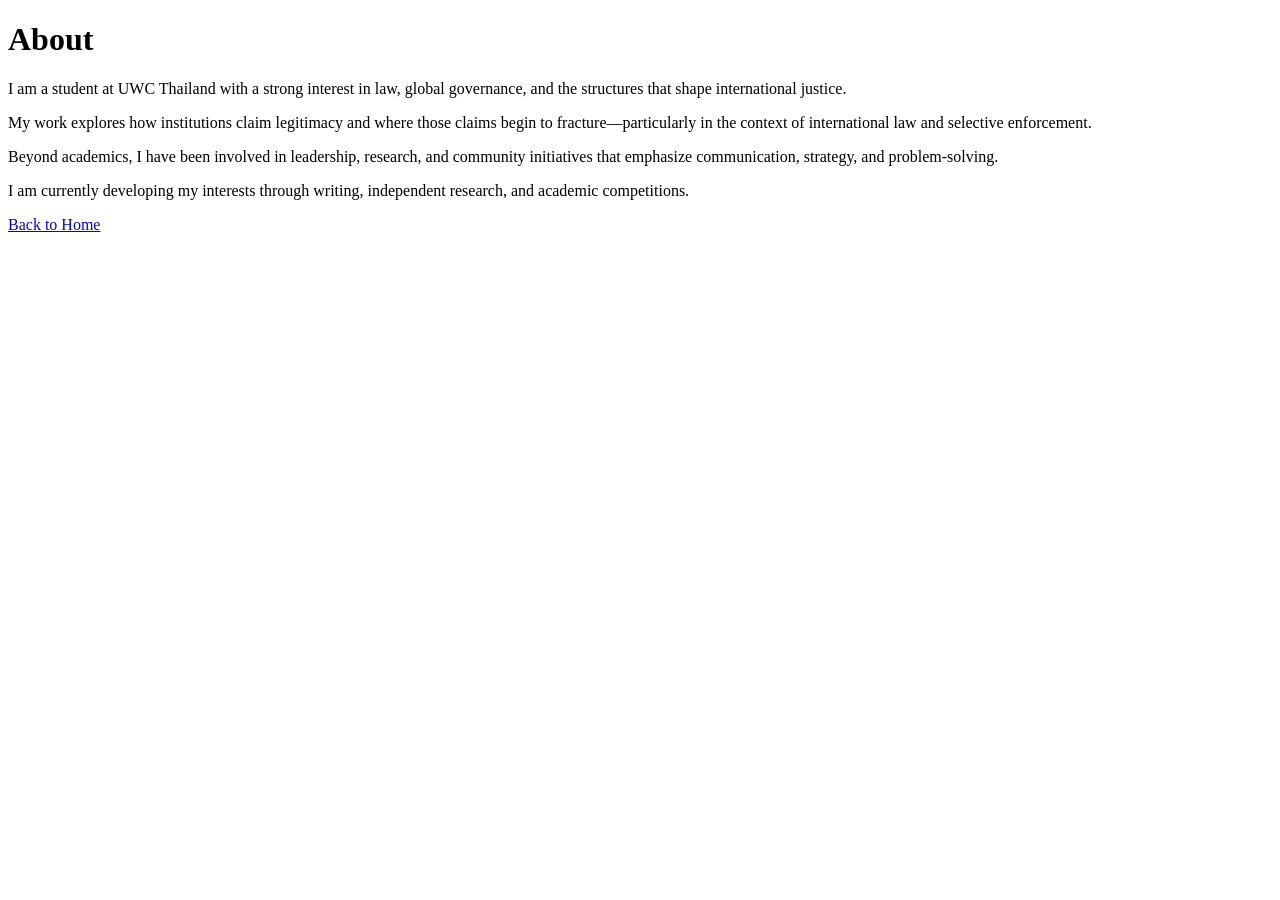
==== about.html @ ca609041 "Create about.html with personal information This file provides information about me, specifically in" ====
<!DOCTYPE html>
<html>
<head>
  <title>About | Josh Luistro</title>
</head>
<body>

<h1>About</h1>

<p>
I am a student at UWC Thailand with a strong interest in law, global governance, and the structures that shape international justice.
</p>

<p>
My work explores how institutions claim legitimacy and where those claims begin to fracture—particularly in the context of international law and selective enforcement.
</p>

<p>
Beyond academics, I have been involved in leadership, research, and community initiatives that emphasize communication, strategy, and problem-solving.
</p>

<p>
I am currently developing my interests through writing, independent research, and academic competitions.
</p>

<a href="index.html">Back to Home</a>

</body>
</html>
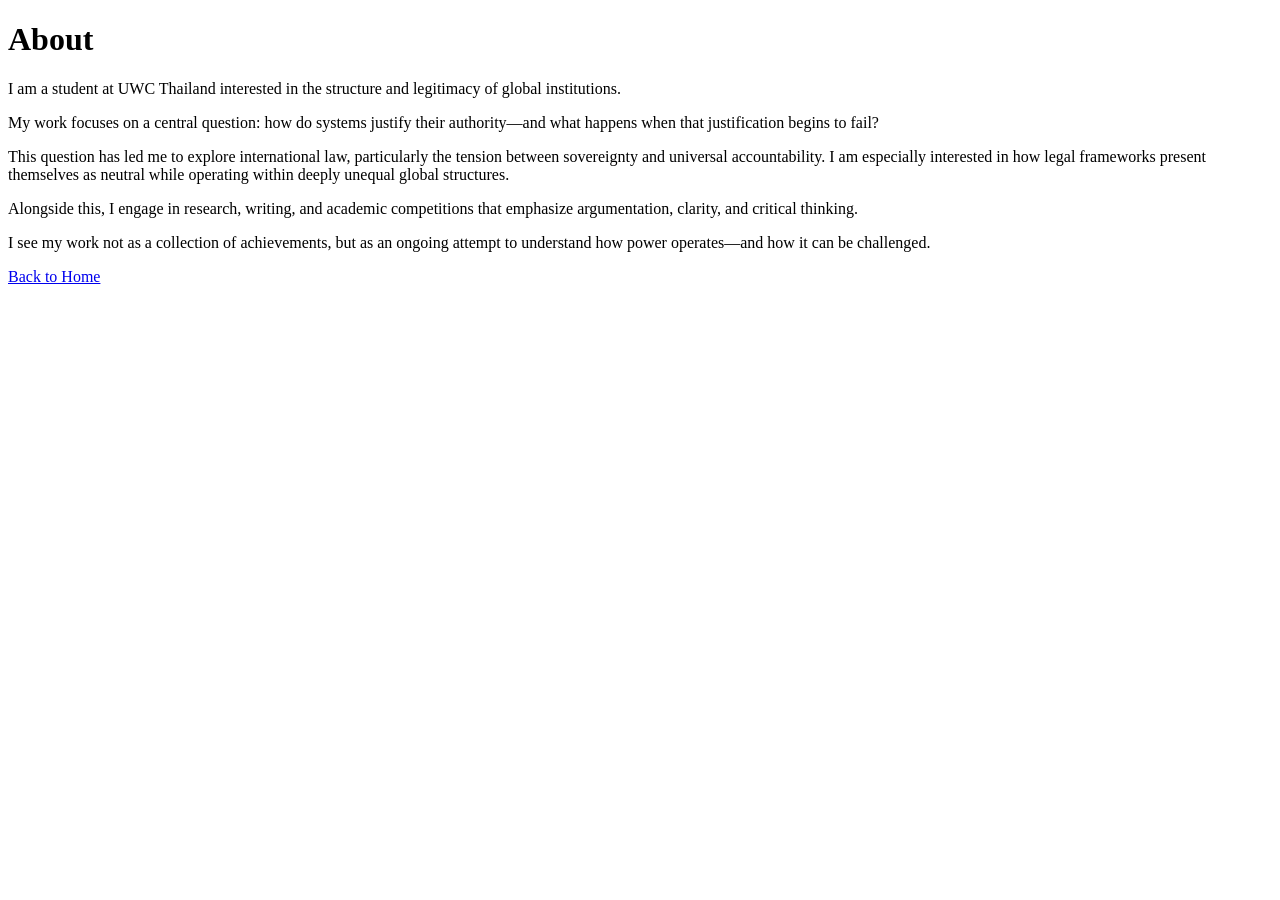
==== commit 76bdb8a1: "Revise content in about.html for clarity and focus Updated personal description and focus areas in t" ====
--- a/about.html
+++ b/about.html
@@ -8,22 +8,26 @@
 <h1>About</h1>
 
 <p>
-I am a student at UWC Thailand with a strong interest in law, global governance, and the structures that shape international justice.
+I am a student at UWC Thailand interested in the structure and legitimacy of global institutions.
 </p>
 
 <p>
-My work explores how institutions claim legitimacy and where those claims begin to fracture—particularly in the context of international law and selective enforcement.
+My work focuses on a central question: how do systems justify their authority—and what happens when that justification begins to fail?
 </p>
 
 <p>
-Beyond academics, I have been involved in leadership, research, and community initiatives that emphasize communication, strategy, and problem-solving.
+This question has led me to explore international law, particularly the tension between sovereignty and universal accountability. I am especially interested in how legal frameworks present themselves as neutral while operating within deeply unequal global structures.
 </p>
 
 <p>
-I am currently developing my interests through writing, independent research, and academic competitions.
+Alongside this, I engage in research, writing, and academic competitions that emphasize argumentation, clarity, and critical thinking.
+</p>
+
+<p>
+I see my work not as a collection of achievements, but as an ongoing attempt to understand how power operates—and how it can be challenged.
 </p>
 
 <a href="index.html">Back to Home</a>
-
+  
 </body>
 </html>
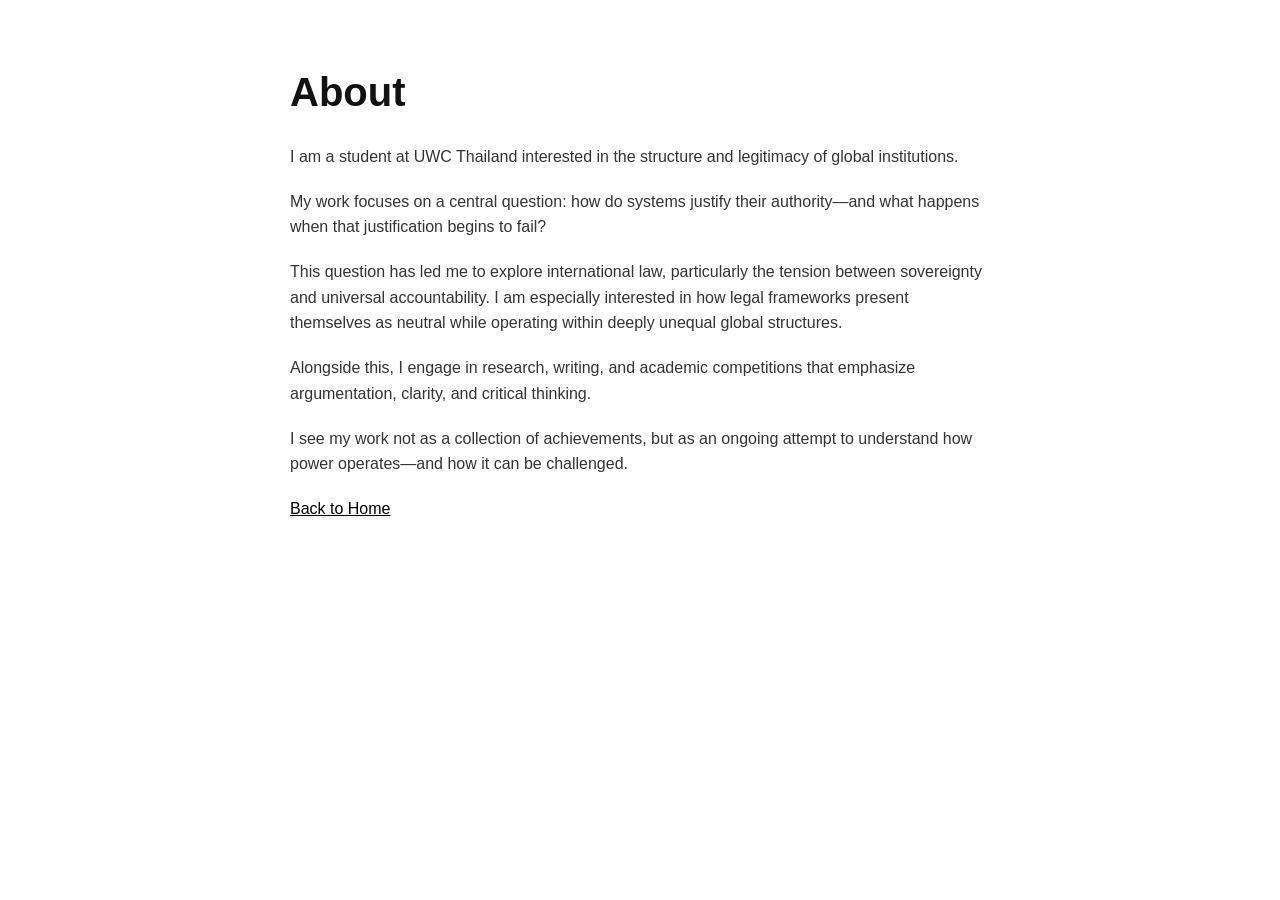
==== commit 94c52fed: "Add stylesheet link to about.html" ====
--- a/about.html
+++ b/about.html
@@ -2,6 +2,7 @@
 <html>
 <head>
   <title>About | Josh Luistro</title>
+  <link rel="stylesheet" href="style.css">
 </head>
 <body>
 
--- a/style.css
+++ b/style.css
@@ -0,0 +1,47 @@
+body {
+  font-family: -apple-system, BlinkMacSystemFont, "Segoe UI", Roboto, sans-serif;
+  max-width: 700px;
+  margin: 60px auto;
+  line-height: 1.6;
+  color: #111;
+  background-color: #fff;
+}
+
+h1 {
+  font-size: 2.5rem;
+  margin-bottom: 0.5em;
+}
+
+h2 {
+  margin-top: 2em;
+  font-size: 1.5rem;
+}
+
+p {
+  margin-bottom: 1.2em;
+  color: #333;
+}
+
+nav {
+  margin: 20px 0;
+}
+
+nav a {
+  text-decoration: none;
+  color: #444;
+  margin-right: 15px;
+}
+
+nav a:hover {
+  color: #000;
+}
+
+a {
+  color: #000;
+}
+
+hr {
+  margin: 30px 0;
+  border: none;
+  border-top: 1px solid #ddd;
+}
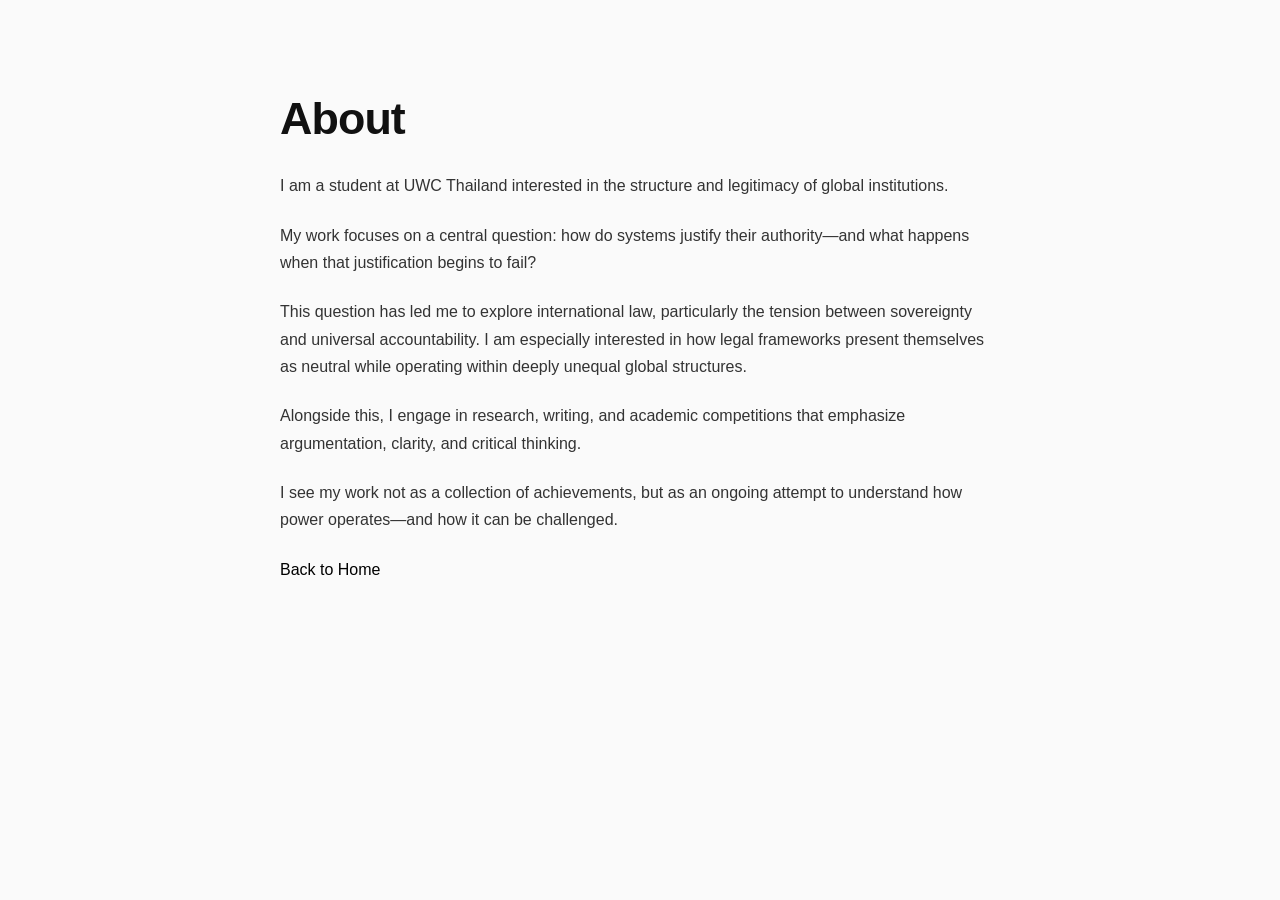
==== commit fa6a3fb2: "Fix HTML structure in about.html" ====
--- a/about.html
+++ b/about.html
@@ -5,7 +5,7 @@
   <link rel="stylesheet" href="style.css">
 </head>
 <body>
-
+<div class="container">
 <h1>About</h1>
 
 <p>
@@ -29,6 +29,6 @@
 </p>
 
 <a href="index.html">Back to Home</a>
-  
+</div>
 </body>
 </html>
--- a/style.css
+++ b/style.css
@@ -1,47 +1,79 @@
 body {
   font-family: -apple-system, BlinkMacSystemFont, "Segoe UI", Roboto, sans-serif;
-  max-width: 700px;
-  margin: 60px auto;
-  line-height: 1.6;
+  max-width: 720px;
+  margin: 80px auto;
+  padding: 0 20px;
+  line-height: 1.7;
   color: #111;
-  background-color: #fff;
+  background-color: #fafafa;
 }
 
 h1 {
-  font-size: 2.5rem;
-  margin-bottom: 0.5em;
+  font-size: 2.8rem;
+  font-weight: 600;
+  margin-bottom: 0.3em;
+  letter-spacing: -0.02em;
 }
 
 h2 {
-  margin-top: 2em;
-  font-size: 1.5rem;
+  font-size: 1.4rem;
+  margin-top: 2.5em;
+  margin-bottom: 0.6em;
+  font-weight: 500;
 }
 
 p {
-  margin-bottom: 1.2em;
+  font-size: 1rem;
   color: #333;
+  margin-bottom: 1.4em;
 }
 
 nav {
-  margin: 20px 0;
+  margin: 25px 0 40px;
+  font-size: 0.95rem;
 }
 
 nav a {
   text-decoration: none;
-  color: #444;
-  margin-right: 15px;
+  color: #666;
+  margin-right: 18px;
+  position: relative;
 }
 
 nav a:hover {
   color: #000;
 }
 
+nav a::after {
+  content: "";
+  position: absolute;
+  width: 0%;
+  height: 1px;
+  left: 0;
+  bottom: -3px;
+  background-color: #000;
+  transition: width 0.2s ease;
+}
+
+nav a:hover::after {
+  width: 100%;
+}
+
 a {
   color: #000;
+  text-decoration: none;
+}
+
+a:hover {
+  opacity: 0.7;
 }
 
 hr {
-  margin: 30px 0;
+  margin: 40px 0;
   border: none;
-  border-top: 1px solid #ddd;
+  border-top: 1px solid #e5e5e5;
 }
+
+section {
+  margin-bottom: 60px;
+}
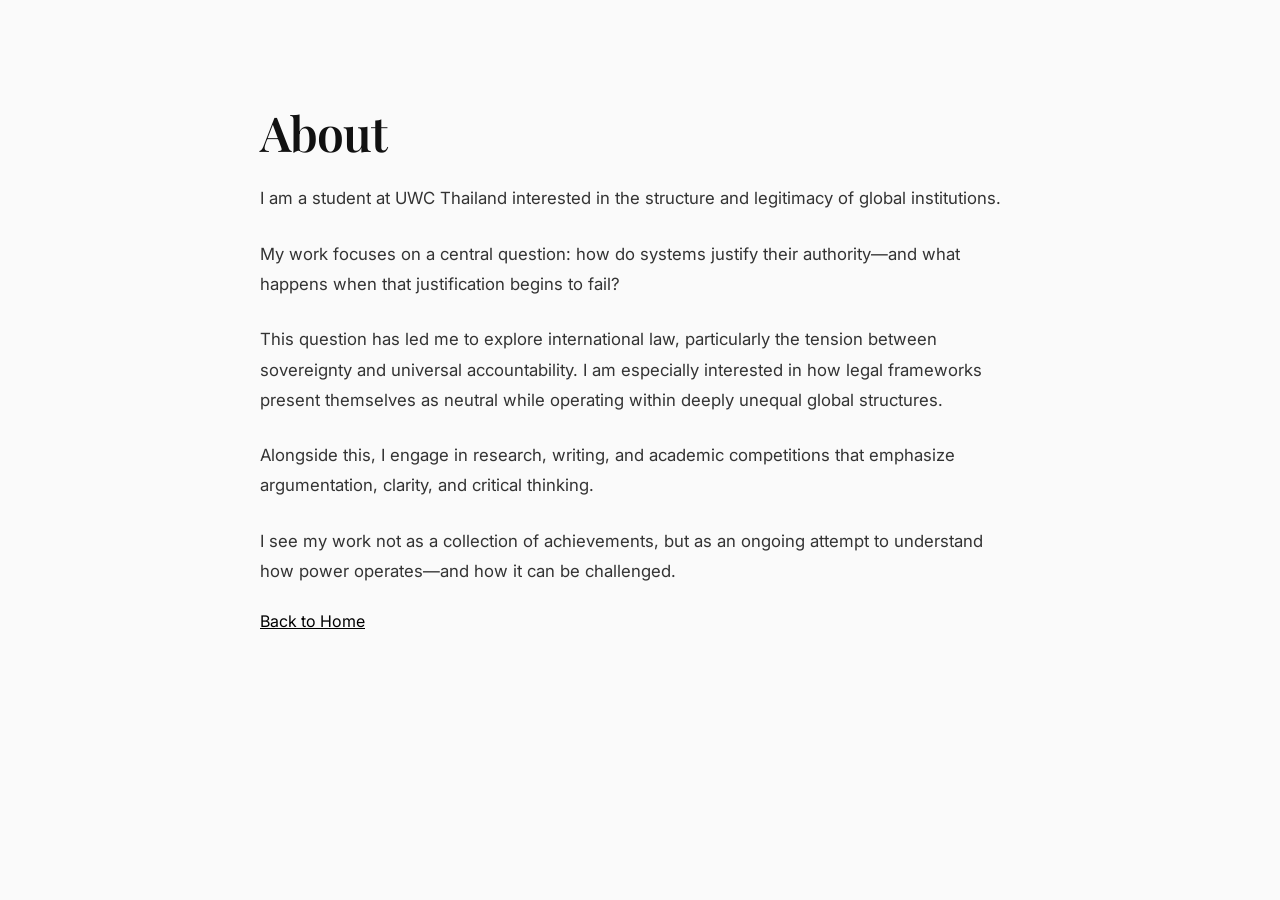
==== commit 4030c39d: "Add viewport meta tag to about.html Add viewport meta tag for responsive design" ====
--- a/about.html
+++ b/about.html
@@ -3,6 +3,7 @@
 <head>
   <title>About | Josh Luistro</title>
   <link rel="stylesheet" href="style.css">
+  <meta name="viewport" content="width=device-width, initial-scale=1.0">
 </head>
 <body>
 <div class="container">
--- a/style.css
+++ b/style.css
@@ -1,43 +1,51 @@
+@import url('https://fonts.googleapis.com/css2?family=Inter:wght@300;400;500;600&family=Playfair+Display:wght@500;600&display=swap');
+
 body {
-  font-family: -apple-system, BlinkMacSystemFont, "Segoe UI", Roboto, sans-serif;
-  max-width: 720px;
-  margin: 80px auto;
-  padding: 0 20px;
-  line-height: 1.7;
+  margin: 0;
+  background: #fafafa;
   color: #111;
-  background-color: #fafafa;
+  font-family: 'Inter', sans-serif;
+}
+
+.container {
+  max-width: 760px;
+  margin: 100px auto;
+  padding: 0 24px;
 }
 
 h1 {
-  font-size: 2.8rem;
+  font-family: 'Playfair Display', serif;
+  font-size: 3rem;
   font-weight: 600;
-  margin-bottom: 0.3em;
   letter-spacing: -0.02em;
+  margin-bottom: 0.4em;
 }
 
 h2 {
-  font-size: 1.4rem;
-  margin-top: 2.5em;
+  font-size: 1.3rem;
+  margin-top: 3em;
   margin-bottom: 0.6em;
   font-weight: 500;
 }
 
 p {
-  font-size: 1rem;
+  font-size: 1.05rem;
+  line-height: 1.8;
   color: #333;
-  margin-bottom: 1.4em;
+  margin-bottom: 1.5em;
 }
 
 nav {
-  margin: 25px 0 40px;
+  margin: 30px 0 50px;
   font-size: 0.95rem;
 }
 
 nav a {
   text-decoration: none;
-  color: #666;
-  margin-right: 18px;
+  color: #777;
+  margin-right: 20px;
   position: relative;
+  transition: color 0.2s ease;
 }
 
 nav a:hover {
@@ -50,30 +58,34 @@
   width: 0%;
   height: 1px;
   left: 0;
-  bottom: -3px;
-  background-color: #000;
-  transition: width 0.2s ease;
+  bottom: -4px;
+  background: #000;
+  transition: width 0.25s ease;
 }
 
 nav a:hover::after {
   width: 100%;
 }
 
+section {
+  margin-bottom: 70px;
+}
+
+hr {
+  border: none;
+  border-top: 1px solid #e6e6e6;
+  margin: 50px 0;
+}
+
 a {
   color: #000;
-  text-decoration: none;
 }
 
 a:hover {
-  opacity: 0.7;
+  opacity: 0.6;
 }
 
-hr {
-  margin: 40px 0;
-  border: none;
-  border-top: 1px solid #e5e5e5;
+section:hover {
+  transform: translateY(-1px);
+  transition: transform 0.2s ease;
 }
-
-section {
-  margin-bottom: 60px;
-}
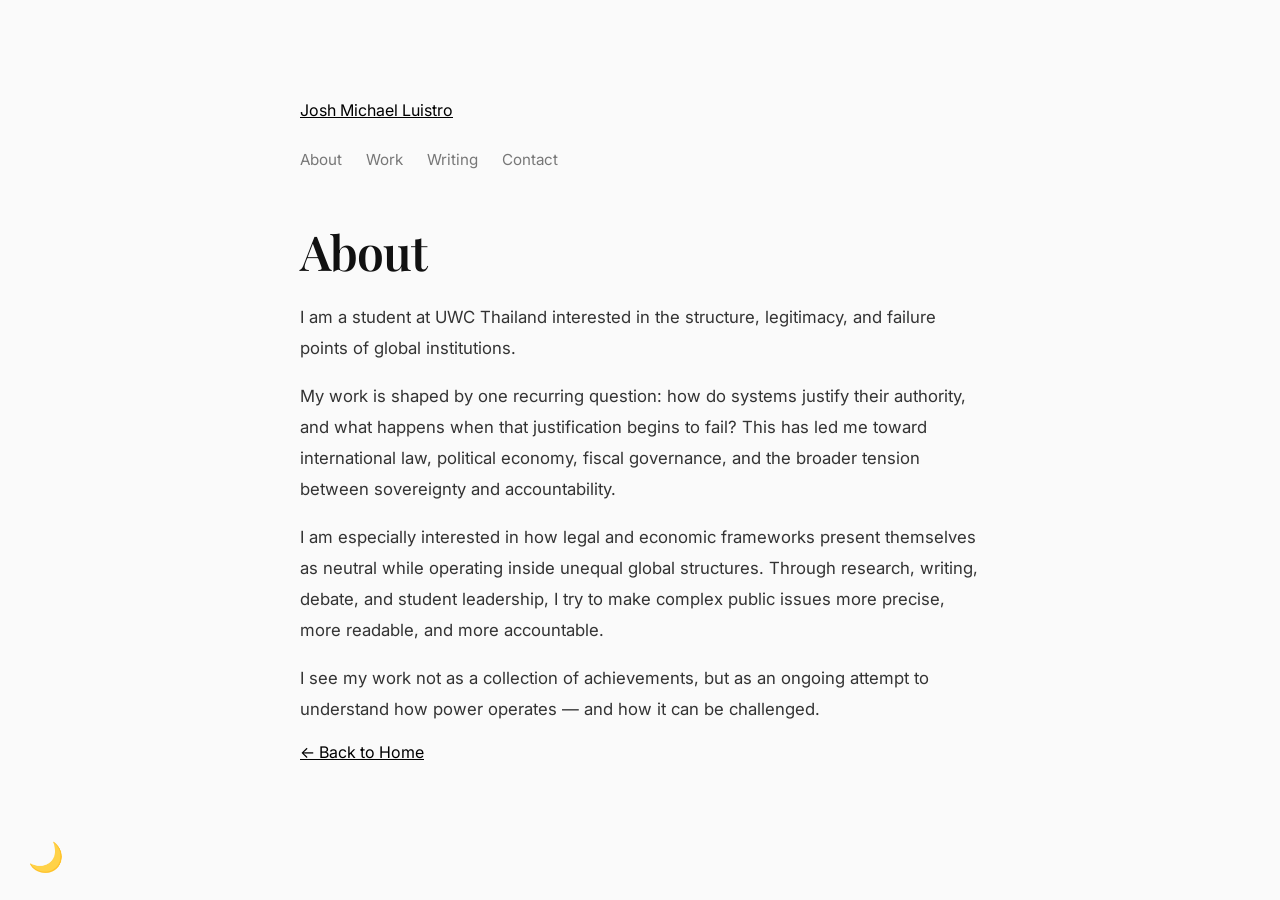
==== commit 1cf35ab4: "Update About page content and structure" ====
--- a/about.html
+++ b/about.html
@@ -1,35 +1,50 @@
 <!DOCTYPE html>
-<html>
+<html lang="en">
 <head>
-  <title>About | Josh Luistro</title>
+  <meta charset="UTF-8">
+  <meta name="viewport" content="width=device-width, initial-scale=1.0">
+  <title>About | Josh Michael Luistro</title>
+  <script src="script.js"></script>
   <link rel="stylesheet" href="style.css">
-  <meta name="viewport" content="width=device-width, initial-scale=1.0">
 </head>
 <body>
+<button id="theme-toggle" type="button">🌙</button>
+
 <div class="container">
-<h1>About</h1>
+  <header class="site-header">
+    <a class="site-title" href="index.html">Josh Michael Luistro</a>
 
-<p>
-I am a student at UWC Thailand interested in the structure and legitimacy of global institutions.
-</p>
+    <nav class="site-nav" aria-label="Main navigation">
+      <a class="active" href="about.html">About</a>
+      <a href="projects.html">Work</a>
+      <a href="writing.html">Writing</a>
+      <a href="contact.html">Contact</a>
+    </nav>
+  </header>
 
-<p>
-My work focuses on a central question: how do systems justify their authority—and what happens when that justification begins to fail?
-</p>
+  <main>
+    <h1>About</h1>
 
-<p>
-This question has led me to explore international law, particularly the tension between sovereignty and universal accountability. I am especially interested in how legal frameworks present themselves as neutral while operating within deeply unequal global structures.
-</p>
+    <p class="lede">
+      I am a student at UWC Thailand interested in the structure, legitimacy, and failure points of global institutions.
+    </p>
 
-<p>
-Alongside this, I engage in research, writing, and academic competitions that emphasize argumentation, clarity, and critical thinking.
-</p>
+    <p>
+      My work is shaped by one recurring question: how do systems justify their authority, and what happens when that justification begins to fail?
+      This has led me toward international law, political economy, fiscal governance, and the broader tension between sovereignty and accountability.
+    </p>
 
-<p>
-I see my work not as a collection of achievements, but as an ongoing attempt to understand how power operates—and how it can be challenged.
-</p>
+    <p>
+      I am especially interested in how legal and economic frameworks present themselves as neutral while operating inside unequal global structures.
+      Through research, writing, debate, and student leadership, I try to make complex public issues more precise, more readable, and more accountable.
+    </p>
 
-<a href="index.html">Back to Home</a>
+    <p>
+      I see my work not as a collection of achievements, but as an ongoing attempt to understand how power operates — and how it can be challenged.
+    </p>
+
+    <a class="back-link" href="index.html">← Back to Home</a>
+  </main>
 </div>
 </body>
 </html>
--- a/style.css
+++ b/style.css
@@ -1,14 +1,43 @@
 @import url('https://fonts.googleapis.com/css2?family=Inter:wght@300;400;500;600&family=Playfair+Display:wght@500;600&display=swap');
+
+:root {
+  --bg: #fafafa;
+  --text: #111;
+  --text-secondary: #333;
+  --nav: #777;
+  --nav-hover: #000;
+  --border: #e6e6e6;
+}
+
+body.dark {
+  --bg: #0d0d0d;
+  --text: #e5e5e5;
+  --text-secondary: #cfcfcf;
+  --nav: #aaa;
+  --nav-hover: #fff;
+  --border: #333;
+}
+
+@media (prefers-color-scheme: dark) {
+  body:not(.light):not(.dark) {
+    --bg: #0d0d0d;
+    --text: #e5e5e5;
+    --text-secondary: #cfcfcf;
+    --nav: #aaa;
+    --nav-hover: #fff;
+    --border: #333;
+  }
+}
 
 body {
   margin: 0;
-  background: #fafafa;
-  color: #111;
+  background: var(--bg);
+  color: var(--text);
   font-family: 'Inter', sans-serif;
 }
 
 .container {
-  max-width: 760px;
+  max-width: 680px;
   margin: 100px auto;
   padding: 0 24px;
 }
@@ -30,9 +59,9 @@
 
 p {
   font-size: 1.05rem;
-  line-height: 1.8;
-  color: #333;
-  margin-bottom: 1.5em;
+  line-height: 1.85;
+  max-width: 65ch;
+  color: var(--text-secondary);
 }
 
 nav {
@@ -42,14 +71,14 @@
 
 nav a {
   text-decoration: none;
-  color: #777;
+  color: var(--nav);
   margin-right: 20px;
   position: relative;
   transition: color 0.2s ease;
 }
 
 nav a:hover {
-  color: #000;
+  color: var(--nav-hover);
 }
 
 nav a::after {
@@ -59,7 +88,7 @@
   height: 1px;
   left: 0;
   bottom: -4px;
-  background: #000;
+  background: var(--nav-hover);
   transition: width 0.25s ease;
 }
 
@@ -73,18 +102,58 @@
 
 hr {
   border: none;
-  border-top: 1px solid #e6e6e6;
+  border-top: 1px solid var(--border);
   margin: 50px 0;
 }
 
 a {
-  color: #000;
+  color: var(--nav-hover);
 }
 
 a:hover {
   opacity: 0.6;
 }
 
+a:focus, button:focus {
+  outline: 2px solid #888;
+  outline-offset: 3px;
+}
+
+@media (prefers-reduced-motion: reduce) {
+  * {
+    transition: none !important;
+  }
+}
+
+#theme-toggle {
+  position: fixed;
+  bottom: 28px;        
+  left: 28px;
+  background: none;
+  border: none;
+  padding: 0;
+  cursor: pointer;
+  font-size: 1.8rem;   
+  line-height: 1;
+  opacity: 0.85;
+  transition: opacity 0.2s ease;
+  z-index: 100;
+}
+
+#theme-toggle:hover {
+  opacity: 1;
+}
+
+#theme-toggle svg {
+  width: 14px;
+  height: 14px;
+  fill: none;
+  stroke: currentColor;
+  stroke-width: 1.8;
+  stroke-linecap: round;
+  stroke-linejoin: round;
+}
+
 section:hover {
   transform: translateY(-1px);
   transition: transform 0.2s ease;
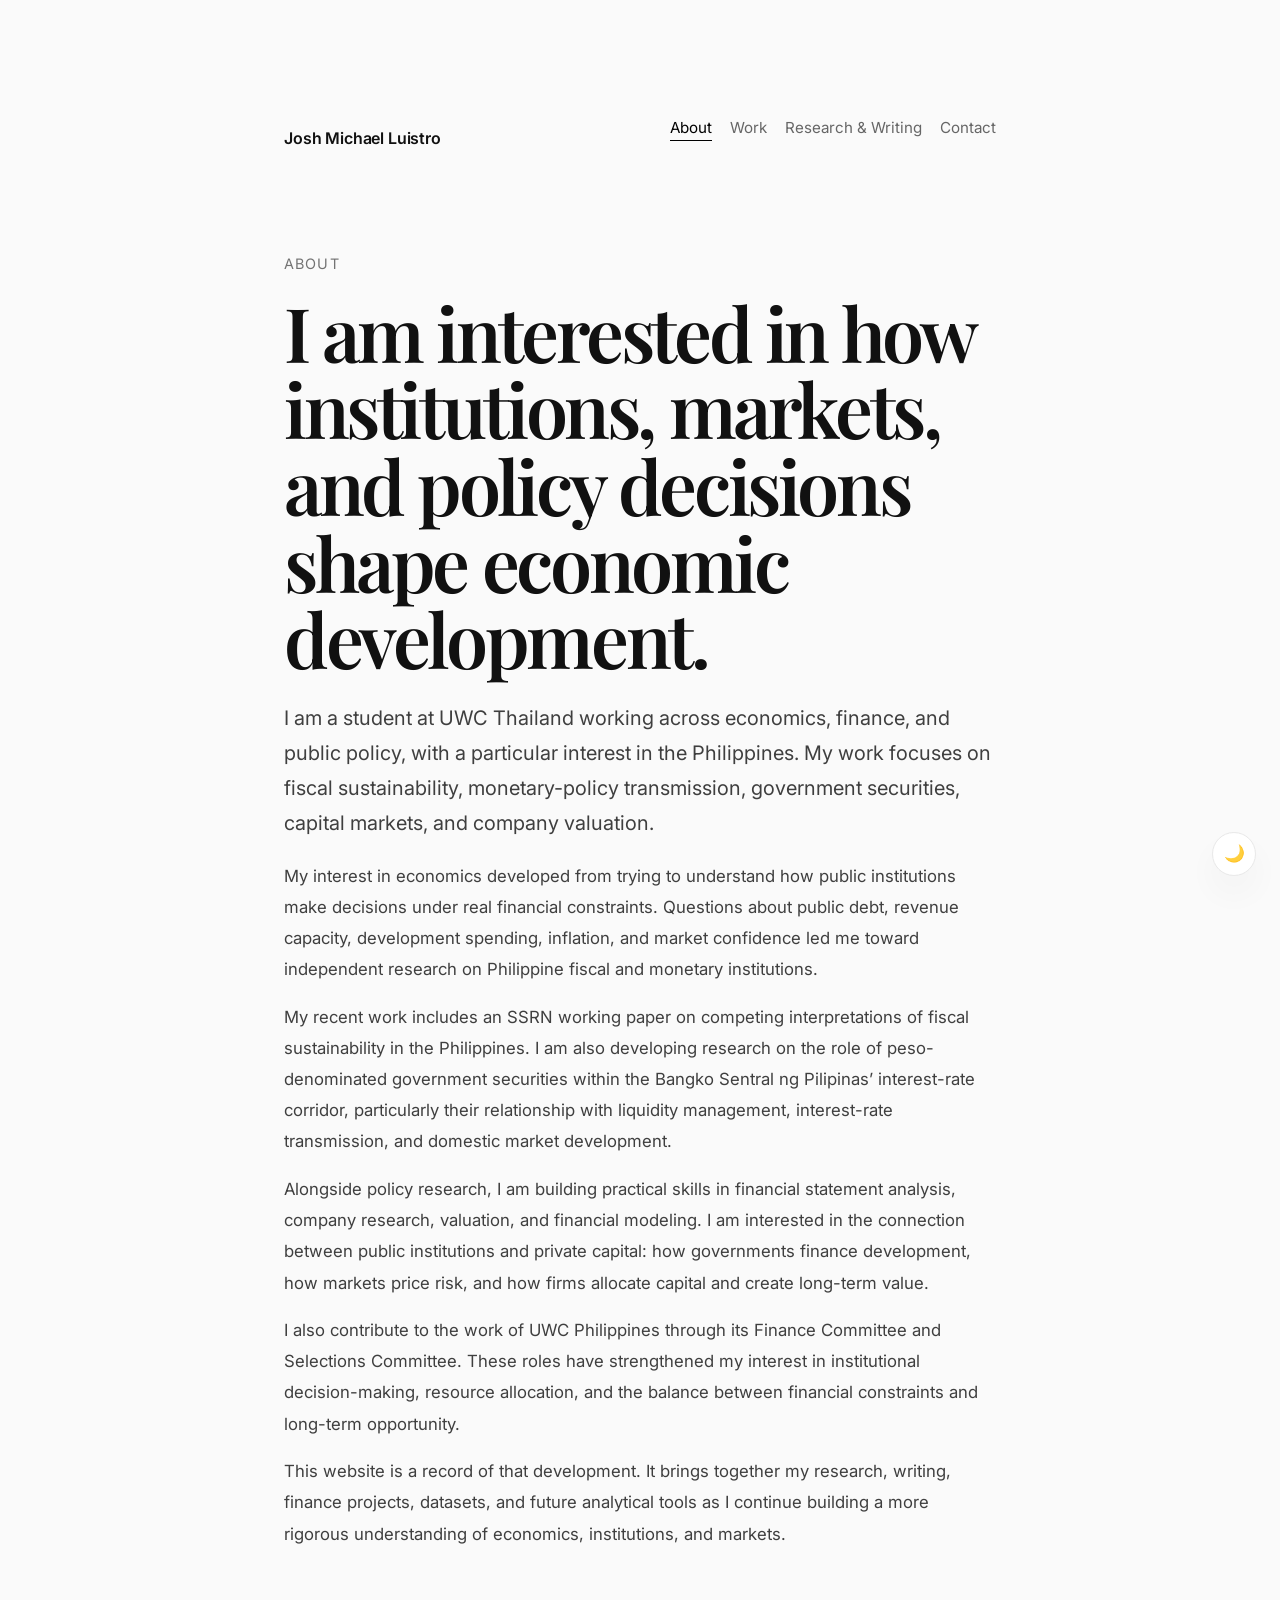
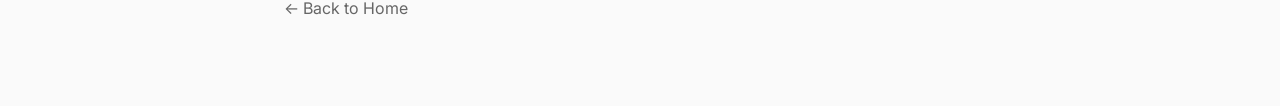
==== commit 8720f013: "Enhance about.html with SEO and content updates Added meta description for SEO and improved accessib" ====
--- a/about.html
+++ b/about.html
@@ -3,48 +3,97 @@
 <head>
   <meta charset="UTF-8">
   <meta name="viewport" content="width=device-width, initial-scale=1.0">
+
+  <meta
+    name="description"
+    content="About Josh Michael Luistro, a UWC Thailand student researcher interested in economics, finance, fiscal and monetary policy, capital markets, and Philippine development."
+  >
+
   <title>About | Josh Michael Luistro</title>
+
   <script src="script.js"></script>
   <link rel="stylesheet" href="style.css">
 </head>
+
 <body>
-<button id="theme-toggle" type="button">🌙</button>
+  <button
+    id="theme-toggle"
+    type="button"
+    aria-label="Toggle light and dark mode"
+    title="Toggle light and dark mode"
+  >
+    🌙
+  </button>
 
-<div class="container">
-  <header class="site-header">
-    <a class="site-title" href="index.html">Josh Michael Luistro</a>
+  <div class="container">
+    <header class="site-header">
+      <a class="site-title" href="index.html">
+        Josh Michael Luistro
+      </a>
 
-    <nav class="site-nav" aria-label="Main navigation">
-      <a class="active" href="about.html">About</a>
-      <a href="projects.html">Work</a>
-      <a href="writing.html">Writing</a>
-      <a href="contact.html">Contact</a>
-    </nav>
-  </header>
+      <nav class="site-nav" aria-label="Main navigation">
+        <a class="active" href="about.html">About</a>
+        <a href="projects.html">Work</a>
+        <a href="writing.html">Research & Writing</a>
+        <a href="contact.html">Contact</a>
+      </nav>
+    </header>
 
-  <main>
-    <h1>About</h1>
+    <main>
+      <p class="eyebrow">About</p>
 
-    <p class="lede">
-      I am a student at UWC Thailand interested in the structure, legitimacy, and failure points of global institutions.
-    </p>
+      <h1>
+        I am interested in how institutions, markets, and policy decisions shape economic development.
+      </h1>
 
-    <p>
-      My work is shaped by one recurring question: how do systems justify their authority, and what happens when that justification begins to fail?
-      This has led me toward international law, political economy, fiscal governance, and the broader tension between sovereignty and accountability.
-    </p>
+      <p class="lede">
+        I am a student at UWC Thailand working across economics, finance,
+        and public policy, with a particular interest in the Philippines.
+        My work focuses on fiscal sustainability, monetary-policy transmission,
+        government securities, capital markets, and company valuation.
+      </p>
 
-    <p>
-      I am especially interested in how legal and economic frameworks present themselves as neutral while operating inside unequal global structures.
-      Through research, writing, debate, and student leadership, I try to make complex public issues more precise, more readable, and more accountable.
-    </p>
+      <p>
+        My interest in economics developed from trying to understand how public
+        institutions make decisions under real financial constraints. Questions
+        about public debt, revenue capacity, development spending, inflation,
+        and market confidence led me toward independent research on Philippine
+        fiscal and monetary institutions.
+      </p>
 
-    <p>
-      I see my work not as a collection of achievements, but as an ongoing attempt to understand how power operates — and how it can be challenged.
-    </p>
+      <p>
+        My recent work includes an SSRN working paper on competing interpretations
+        of fiscal sustainability in the Philippines. I am also developing research
+        on the role of peso-denominated government securities within the Bangko
+        Sentral ng Pilipinas’ interest-rate corridor, particularly their relationship
+        with liquidity management, interest-rate transmission, and domestic market
+        development.
+      </p>
 
-    <a class="back-link" href="index.html">← Back to Home</a>
-  </main>
-</div>
+      <p>
+        Alongside policy research, I am building practical skills in financial
+        statement analysis, company research, valuation, and financial modeling.
+        I am interested in the connection between public institutions and private
+        capital: how governments finance development, how markets price risk, and
+        how firms allocate capital and create long-term value.
+      </p>
+
+      <p>
+        I also contribute to the work of UWC Philippines through its Finance
+        Committee and Selections Committee. These roles have strengthened my
+        interest in institutional decision-making, resource allocation, and the
+        balance between financial constraints and long-term opportunity.
+      </p>
+
+      <p>
+        This website is a record of that development. It brings together my
+        research, writing, finance projects, datasets, and future analytical tools
+        as I continue building a more rigorous understanding of economics,
+        institutions, and markets.
+      </p>
+
+      <a class="back-link" href="index.html">← Back to Home</a>
+    </main>
+  </div>
 </body>
 </html>
--- a/style.css
+++ b/style.css
@@ -1,32 +1,57 @@
-@import url('https://fonts.googleapis.com/css2?family=Inter:wght@300;400;500;600&family=Playfair+Display:wght@500;600&display=swap');
+@import url('https://fonts.googleapis.com/css2?family=Inter:wght@300;400;500;600;700&family=Playfair+Display:wght@500;600&display=swap');
 
 :root {
   --bg: #fafafa;
-  --text: #111;
-  --text-secondary: #333;
-  --nav: #777;
-  --nav-hover: #000;
+  --surface: #ffffff;
+  --text: #111111;
+  --text-secondary: #3f3f3f;
+  --muted: #737373;
+  --nav: #666666;
+  --nav-hover: #000000;
   --border: #e6e6e6;
-}
-
-body.dark {
+  --shadow: 0 18px 45px rgba(0, 0, 0, 0.06);
+}
+
+@media (prefers-color-scheme: dark) {
+  :root:not([data-theme='light']) {
+    --bg: #0d0d0d;
+    --surface: #151515;
+    --text: #f2f2f2;
+    --text-secondary: #d4d4d4;
+    --muted: #a3a3a3;
+    --nav: #b0b0b0;
+    --nav-hover: #ffffff;
+    --border: #303030;
+    --shadow: 0 18px 45px rgba(0, 0, 0, 0.28);
+  }
+}
+
+:root[data-theme='dark'] {
   --bg: #0d0d0d;
-  --text: #e5e5e5;
-  --text-secondary: #cfcfcf;
-  --nav: #aaa;
-  --nav-hover: #fff;
-  --border: #333;
-}
-
-@media (prefers-color-scheme: dark) {
-  body:not(.light):not(.dark) {
-    --bg: #0d0d0d;
-    --text: #e5e5e5;
-    --text-secondary: #cfcfcf;
-    --nav: #aaa;
-    --nav-hover: #fff;
-    --border: #333;
-  }
+  --surface: #151515;
+  --text: #f2f2f2;
+  --text-secondary: #d4d4d4;
+  --muted: #a3a3a3;
+  --nav: #b0b0b0;
+  --nav-hover: #ffffff;
+  --border: #303030;
+  --shadow: 0 18px 45px rgba(0, 0, 0, 0.28);
+}
+
+:root[data-theme='light'] {
+  --bg: #fafafa;
+  --surface: #ffffff;
+  --text: #111111;
+  --text-secondary: #3f3f3f;
+  --muted: #737373;
+  --nav: #666666;
+  --nav-hover: #000000;
+  --border: #e6e6e6;
+  --shadow: 0 18px 45px rgba(0, 0, 0, 0.06);
+}
+
+* {
+  box-sizing: border-box;
 }
 
 body {
@@ -34,57 +59,56 @@
   background: var(--bg);
   color: var(--text);
   font-family: 'Inter', sans-serif;
+  transition: background 0.2s ease, color 0.2s ease;
 }
 
 .container {
-  max-width: 680px;
-  margin: 100px auto;
+  max-width: 760px;
+  margin: 88px auto;
   padding: 0 24px;
 }
 
-h1 {
-  font-family: 'Playfair Display', serif;
-  font-size: 3rem;
+.site-header {
+  display: flex;
+  justify-content: space-between;
+  gap: 24px;
+  align-items: center;
+  margin-bottom: 64px;
+}
+
+.site-title {
+  color: var(--text);
   font-weight: 600;
-  letter-spacing: -0.02em;
-  margin-bottom: 0.4em;
-}
-
-h2 {
-  font-size: 1.3rem;
-  margin-top: 3em;
-  margin-bottom: 0.6em;
-  font-weight: 500;
-}
-
-p {
-  font-size: 1.05rem;
-  line-height: 1.85;
-  max-width: 65ch;
-  color: var(--text-secondary);
-}
-
-nav {
-  margin: 30px 0 50px;
+  text-decoration: none;
+  letter-spacing: -0.01em;
+}
+
+.site-nav {
+  display: flex;
+  flex-wrap: wrap;
+  gap: 18px;
   font-size: 0.95rem;
 }
 
+.site-nav a,
 nav a {
   text-decoration: none;
   color: var(--nav);
-  margin-right: 20px;
   position: relative;
-  transition: color 0.2s ease;
-}
-
+  transition: color 0.2s ease, opacity 0.2s ease;
+}
+
+.site-nav a:hover,
+.site-nav a.active,
 nav a:hover {
   color: var(--nav-hover);
 }
 
+.site-nav a::after,
 nav a::after {
-  content: "";
+  content: '';
   position: absolute;
-  width: 0%;
+  width: 0;
   height: 1px;
   left: 0;
   bottom: -4px;
@@ -92,18 +116,72 @@
   transition: width 0.25s ease;
 }
 
+.site-nav a:hover::after,
+.site-nav a.active::after,
 nav a:hover::after {
   width: 100%;
 }
 
+.hero {
+  margin-bottom: 72px;
+}
+
+.eyebrow {
+  color: var(--muted);
+  font-size: 0.9rem;
+  letter-spacing: 0.08em;
+  text-transform: uppercase;
+  margin-bottom: 16px;
+}
+
+h1 {
+  font-family: 'Playfair Display', serif;
+  font-size: clamp(2.55rem, 8vw, 4.7rem);
+  line-height: 1.02;
+  font-weight: 600;
+  letter-spacing: -0.045em;
+  margin: 0 0 24px;
+}
+
+h2 {
+  font-size: 1.25rem;
+  margin: 3em 0 0.7em;
+  font-weight: 600;
+  letter-spacing: -0.015em;
+}
+
+h3 {
+  font-size: 1.02rem;
+  margin: 0 0 8px;
+  font-weight: 600;
+}
+
+p {
+  font-size: 1.05rem;
+  line-height: 1.85;
+  max-width: 68ch;
+  color: var(--text-secondary);
+}
+
+.lede {
+  font-size: 1.25rem;
+  line-height: 1.75;
+  color: var(--text-secondary);
+}
+
+nav {
+  margin: 30px 0 50px;
+  font-size: 0.95rem;
+}
+
 section {
-  margin-bottom: 70px;
+  margin-bottom: 68px;
 }
 
 hr {
   border: none;
   border-top: 1px solid var(--border);
-  margin: 50px 0;
+  margin: 52px 0;
 }
 
 a {
@@ -111,11 +189,88 @@
 }
 
 a:hover {
-  opacity: 0.6;
-}
-
-a:focus, button:focus {
-  outline: 2px solid #888;
+  opacity: 0.72;
+}
+
+.card-grid {
+  display: grid;
+  grid-template-columns: repeat(2, minmax(0, 1fr));
+  gap: 18px;
+  margin-top: 24px;
+}
+
+.card {
+  border: 1px solid var(--border);
+  background: var(--surface);
+  border-radius: 18px;
+  padding: 22px;
+  box-shadow: var(--shadow);
+  transition: transform 0.2s ease, border-color 0.2s ease;
+}
+
+.card:hover {
+  transform: translateY(-2px);
+  border-color: var(--muted);
+}
+
+.card p {
+  font-size: 0.98rem;
+  line-height: 1.7;
+  margin-bottom: 0;
+}
+
+.meta {
+  color: var(--muted);
+  font-size: 0.92rem;
+  line-height: 1.7;
+}
+
+.list-clean {
+  padding-left: 1.1rem;
+  color: var(--text-secondary);
+  line-height: 1.9;
+}
+
+.back-link {
+  display: inline-flex;
+  margin-top: 32px;
+  color: var(--nav);
+  text-decoration: none;
+}
+
+.back-link:hover {
+  color: var(--nav-hover);
+}
+
+#theme-toggle {
+  position: fixed;
+  right: 24px;
+  bottom: 24px;
+  display: grid;
+  place-items: center;
+  width: 44px;
+  height: 44px;
+  border-radius: 999px;
+  border: 1px solid var(--border);
+  background: var(--surface);
+  color: var(--text);
+  cursor: pointer;
+  font-size: 1.05rem;
+  line-height: 1;
+  box-shadow: var(--shadow);
+  opacity: 0.9;
+  transition: opacity 0.2s ease, transform 0.2s ease, background 0.2s ease;
+  z-index: 100;
+}
+
+#theme-toggle:hover {
+  opacity: 1;
+  transform: translateY(-1px);
+}
+
+a:focus,
+button:focus {
+  outline: 2px solid var(--muted);
   outline-offset: 3px;
 }
 
@@ -125,36 +280,412 @@
   }
 }
 
-#theme-toggle {
-  position: fixed;
-  bottom: 28px;        
-  left: 28px;
-  background: none;
+@media (max-width: 640px) {
+  .container {
+    margin: 44px auto 80px;
+    padding: 0 20px;
+  }
+
+  .site-header {
+    align-items: flex-start;
+    flex-direction: column;
+    margin-bottom: 48px;
+  }
+
+  .site-nav {
+    gap: 14px;
+  }
+
+  .card-grid {
+    grid-template-columns: 1fr;
+  }
+
+  #theme-toggle {
+    right: 18px;
+    bottom: 18px;
+  }
+
+  .page-intro {
+  margin-bottom: 72px;
+}
+
+.writing-list {
+  display: grid;
+  gap: 22px;
+  margin-top: 28px;
+}
+
+.writing-card {
+  display: flex;
+  justify-content: space-between;
+  gap: 28px;
+  align-items: flex-end;
+  padding: 28px;
+  border: 1px solid var(--border);
+  border-radius: 22px;
+  background: var(--surface);
+  box-shadow: var(--shadow);
+}
+
+.writing-card h3 {
+  font-size: 1.35rem;
+  margin-bottom: 10px;
+}
+
+.writing-card h3 a {
+  text-decoration: none;
+  color: var(--text);
+}
+
+.writing-card p {
+  margin-bottom: 0;
+}
+
+.read-link {
+  white-space: nowrap;
+  color: var(--nav);
+  text-decoration: none;
+  font-size: 0.95rem;
+}
+
+.read-link:hover {
+  color: var(--nav-hover);
+}
+
+.article-container {
+  max-width: 880px;
+}
+
+.article {
+  padding-bottom: 80px;
+}
+
+.article-header {
+  margin-bottom: 56px;
+}
+
+.article-header .eyebrow {
+  margin-bottom: 24px;
+}
+
+.article-header h1 {
+  max-width: 760px;
+  margin-bottom: 28px;
+}
+
+.article-subtitle {
+  max-width: 760px;
+  margin-top: 0;
+  margin-bottom: 30px;
+  font-size: 1.25rem;
+  line-height: 1.75;
+  color: var(--text-secondary);
+}
+
+.article-meta-row {
+  max-width: 760px;
+  display: flex;
+  justify-content: space-between;
+  align-items: baseline;
+  gap: 20px;
+  margin: 34px 0 0;
+  padding: 14px 0 14px;
+  border-top: 1px solid var(--border);
+  border-bottom: 1px solid var(--border);
+}
+
+.article-meta-topics,
+.article-meta-readtime {
+  margin: 0;
+  font-size: 0.82rem;
+  line-height: 1.4;
+  color: var(--muted);
+  letter-spacing: 0.08em;
+  text-transform: uppercase;
+}
+
+.article-meta-topics {
+  max-width: 560px;
+}
+
+.article-meta-readtime {
+  white-space: nowrap;
+  text-align: right;
+}
+
+.key-idea {
+  max-width: 760px;
+  margin: 28px 0 64px;
+  padding: 0;
+  background: transparent;
   border: none;
-  padding: 0;
+  box-shadow: none;
+}
+
+.key-label {
+  margin: 0 0 10px;
+  font-size: 0.78rem;
+  letter-spacing: 0.1em;
+  text-transform: uppercase;
+  color: var(--muted);
+}
+
+.key-text {
+  margin: 0;
+  padding-left: 18px;
+  border-left: 3px solid var(--text);
+  font-size: 1.08rem;
+  line-height: 1.8;
+  color: var(--text);
+  max-width: 700px;
+}
+
+.article-body {
+  max-width: 700px;
+}
+
+.article-body p {
+  margin: 0 0 1.8em;
+  font-size: 1.08rem;
+  line-height: 1.95;
+  color: var(--text-secondary);
+}
+
+.article-body p:first-child::first-letter {
+  float: left;
+  padding-right: 10px;
+  font-family: 'Playfair Display', serif;
+  font-size: 4.5rem;
+  line-height: 0.86;
+  color: var(--text);
+}
+
+blockquote {
+  max-width: 720px;
+  margin: 52px 0;
+  padding-left: 26px;
+  border-left: 3px solid var(--muted);
+  font-family: 'Playfair Display', serif;
+  font-size: 1.55rem;
+  line-height: 1.5;
+  color: var(--text);
+}
+
+.article-footer {
+  margin-top: 64px;
+}
+
+@media (max-width: 640px) {
+  .article-header {
+    margin-bottom: 42px;
+  }
+
+  .article-header .eyebrow {
+    margin-bottom: 22px;
+  }
+
+  .article-subtitle {
+    font-size: 1.08rem;
+    line-height: 1.7;
+    margin-bottom: 24px;
+  }
+
+  .article-meta-row {
+    flex-direction: column;
+    align-items: flex-start;
+    gap: 8px;
+    margin-top: 26px;
+    padding: 12px 0;
+  }
+
+  .article-meta-topics,
+  .article-meta-readtime {
+    font-size: 0.76rem;
+  }
+
+  .key-idea {
+    margin: 24px 0 48px;
+  }
+
+  .key-text {
+    padding-left: 14px;
+    font-size: 1rem;
+    line-height: 1.75;
+  }
+
+  .article-body p {
+    font-size: 1rem;
+    line-height: 1.85;
+  }
+
+  .article-body p:first-child::first-letter {
+    float: none;
+    padding-right: 0;
+    font-family: inherit;
+    font-size: inherit;
+    line-height: inherit;
+  }
+
+  blockquote {
+    font-size: 1.3rem;
+    margin: 42px 0;
+  }
+}
+
+.research-actions {
+  display: flex;
+  flex-wrap: wrap;
+  gap: 14px;
+  margin: 0 0 64px;
+}
+
+.primary-button,
+.secondary-button {
+  display: inline-flex;
+  align-items: center;
+  justify-content: center;
+  min-height: 44px;
+  padding: 0 18px;
+  border-radius: 999px;
+  text-decoration: none;
+  font-size: 0.95rem;
+  transition: opacity 0.2s ease, transform 0.2s ease;
+}
+
+.primary-button {
+  background: var(--text);
+  color: var(--bg);
+  border: 1px solid var(--text);
+}
+
+.secondary-button {
+  background: transparent;
+  color: var(--text);
+  border: 1px solid var(--border);
+}
+
+.primary-button:hover,
+.secondary-button:hover {
+  opacity: 0.82;
+  transform: translateY(-1px);
+}
+
+.research-question {
+  padding: 22px 26px;
+  border-left: 3px solid var(--text);
+  background: var(--surface);
+  color: var(--text);
+  font-size: 1.18rem;
+  line-height: 1.75;
+}
+
+.finding-list {
+  display: grid;
+  gap: 18px;
+  margin: 28px 0 48px;
+}
+
+.finding-item {
+  display: grid;
+  grid-template-columns: 48px 1fr;
+  gap: 18px;
+  padding: 22px 0;
+  border-top: 1px solid var(--border);
+}
+
+.finding-item:last-child {
+  border-bottom: 1px solid var(--border);
+}
+
+.finding-item span {
+  color: var(--muted);
+  font-size: 0.82rem;
+  letter-spacing: 0.08em;
+}
+
+.finding-item p {
+  margin: 0;
+  color: var(--text-secondary);
+}
+
+.pdf-preview-section {
+  width: min(1100px, calc(100vw - 48px));
+  max-width: none;
+  margin-top: 80px;
+  margin-left: 50%;
+  transform: translateX(-50%);
+}
+
+.pdf-preview-section summary {
   cursor: pointer;
-  font-size: 1.8rem;   
-  line-height: 1;
-  opacity: 0.85;
-  transition: opacity 0.2s ease;
-  z-index: 100;
-}
-
-#theme-toggle:hover {
-  opacity: 1;
-}
-
-#theme-toggle svg {
-  width: 14px;
-  height: 14px;
-  fill: none;
-  stroke: currentColor;
-  stroke-width: 1.8;
-  stroke-linecap: round;
-  stroke-linejoin: round;
-}
-
-section:hover {
-  transform: translateY(-1px);
+  list-style: none;
+  padding: 18px 0;
+  border-top: 1px solid var(--border);
+  border-bottom: 1px solid var(--border);
+  color: var(--text);
+  font-size: 1rem;
+  font-weight: 600;
+  letter-spacing: 0.01em;
+}
+
+.pdf-preview-section summary::-webkit-details-marker {
+  display: none;
+}
+
+.pdf-preview-section summary::before {
+  content: "▾";
+  display: inline-block;
+  margin-right: 8px;
   transition: transform 0.2s ease;
 }
+
+.pdf-preview-section details:not([open]) summary::before {
+  transform: rotate(-90deg);
+}
+
+.pdf-frame-wrapper {
+  margin-top: 24px;
+  border: 1px solid var(--border);
+  border-radius: 18px;
+  overflow: hidden;
+  background: var(--surface);
+  box-shadow: var(--shadow);
+}
+
+.pdf-frame {
+  width: 100%;
+  height: 900px;
+  border: 0;
+  display: block;
+}
+
+@media (max-width: 640px) {
+  .pdf-preview-section {
+    width: calc(100vw - 32px);
+    margin-top: 56px;
+  }
+
+  .pdf-frame {
+    height: 620px;
+  }
+}
+
+@media (max-width: 640px) {
+  .research-actions {
+    flex-direction: column;
+  }
+
+  .primary-button,
+  .secondary-button {
+    width: 100%;
+  }
+
+  .finding-item {
+    grid-template-columns: 1fr;
+    gap: 8px;
+  }
+
+  .pdf-frame {
+    height: 520px;
+  }
+}
